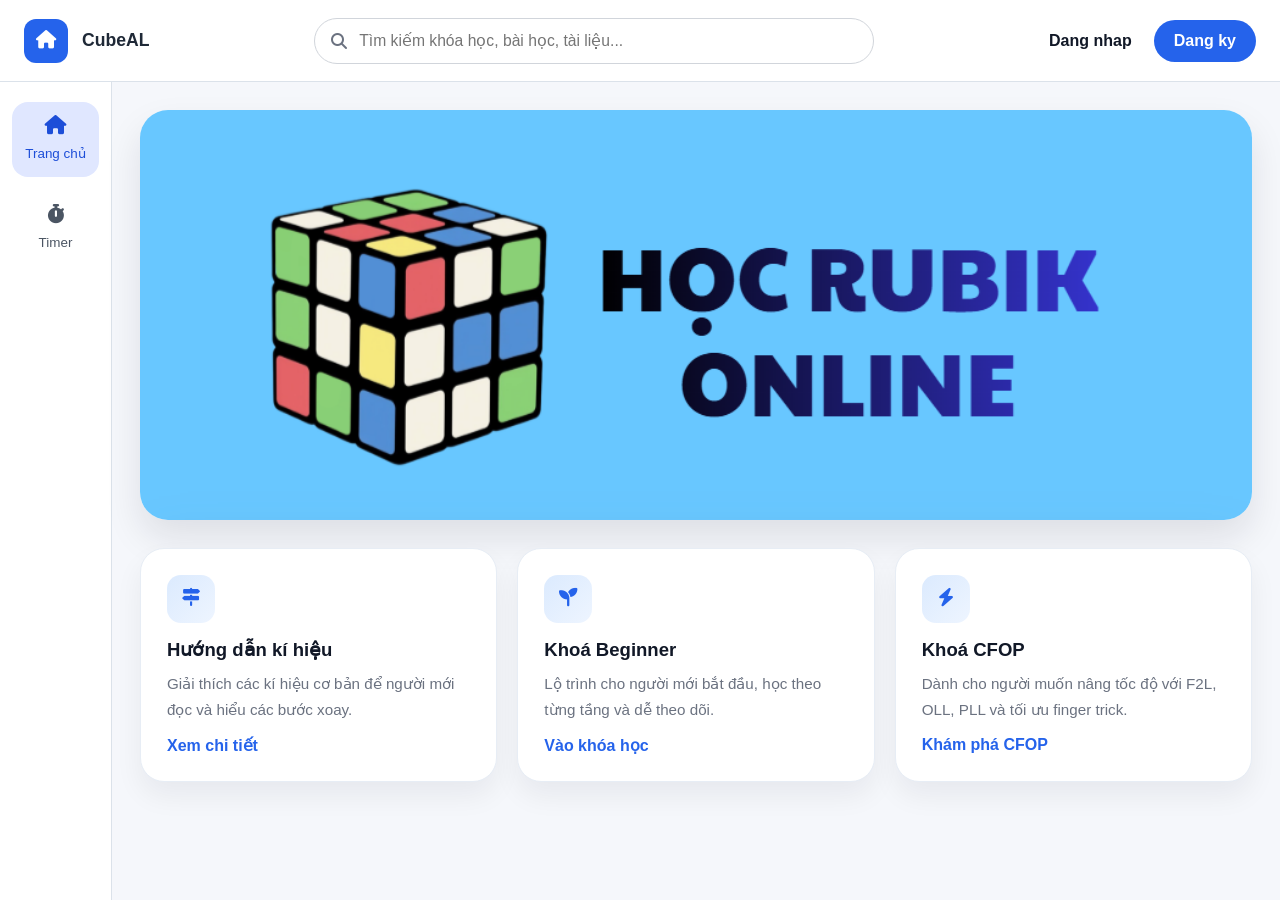
==== index.html @ a7586c1c "up" ====
<!DOCTYPE html>
<html lang="vi">
<head>
    <meta charset="UTF-8">
    <meta name="viewport" content="width=device-width, initial-scale=1.0">
    <title>CubeAL</title>
    <link rel="stylesheet" href="https://cdnjs.cloudflare.com/ajax/libs/font-awesome/6.5.2/css/all.min.css">
    <link rel="stylesheet" href="./css/style.css">
</head>
<body>
    <div id="main">
        <header id="header">
            <div class="header-brand">
                <a class="fa-solid fa-house" href="./index.html"></a>
                <div class="brand-text">
                    <h1>CubeAL</h1>
                </div>
            </div>

            <form class="header-search" role="search">
                <label class="sr-only" for="course-search">Tìm kiếm khóa học</label>
                <i class="fa-solid fa-magnifying-glass search-icon" aria-hidden="true"></i>
                <input
                    id="course-search"
                    class="search-input"
                    type="search"
                    name="search"
                    placeholder="Tìm kiếm khóa học, bài học, tài liệu..."
                >
            </form>

            <nav class="header-actions" data-auth-nav aria-label="Tài khoản">
                <a class="header-link" href="./login.html">Đăng nhập</a>
                <a class="header-btn" href="./register.html">Đăng ký</a>
            </nav>
        </header>

        <aside id="sidebar">
            <nav class="sidebar-menu" aria-label="Điều hướng chính">
                <a class="sidebar-item sidebar-item--active" href="./index.html">
                    <i class="fa-solid fa-house"></i>
                    <span>Trang chủ</span>
                </a>

                <a class="sidebar-item" href="./timer.html">
                    <i class="fa-solid fa-stopwatch"></i>
                    <span>Timer</span>
                </a>
            </nav>
        </aside>

        <main id="container">
            <section class="hero-image">
                <img src="./assets/image/homepageimg.png" alt="CubeAL homepage banner">
            </section>

            <section class="feature-section">
                <div class="feature-grid">
                    <article class="feature-card">
                        <div class="feature-icon">
                            <i class="fa-solid fa-signs-post"></i>
                        </div>
                        <h4>Hướng dẫn kí hiệu</h4>
                        <p>Giải thích các kí hiệu cơ bản để người mới đọc và hiểu các bước xoay.</p>
                        <a href="./notations.html">Xem chi tiết</a>
                    </article>

                    <article class="feature-card">
                        <div class="feature-icon">
                            <i class="fa-solid fa-seedling"></i>
                        </div>
                        <h4>Khoá Beginner</h4>
                        <p>Lộ trình cho người mới bắt đầu, học theo từng tầng và dễ theo dõi.</p>
                        <a href="#">Vào khóa học</a>
                    </article>

                    <article class="feature-card">
                        <div class="feature-icon">
                            <i class="fa-solid fa-bolt"></i>
                        </div>
                        <h4>Khoá CFOP</h4>
                        <p>Dành cho người muốn nâng tốc độ với F2L, OLL, PLL và tối ưu finger trick.</p>
                        <a href="#">Khám phá CFOP</a>
                    </article>
                </div>
            </section>
        </main>
    </div>

    <a class="to-top" href="#main" aria-label="Lên đầu trang">
        <i class="fa-solid fa-arrow-up"></i>
    </a>

    <script src="./js/auth.js"></script>
    <script src="./js/main.js"></script>
</body>
</html>
---- css/style.css ----
*{
    padding: 0;
    margin: 0;
    box-sizing: border-box;
}

html{
    scroll-behavior: smooth;
}

body{
    font-family: Arial, sans-serif;
    background-color: #f5f7fb;
    color: #1f2937;
}

a,
button,
input{
    font: inherit;
}

#main{
    min-height: 100vh;
    display: grid;
    grid-template-columns: 112px 1fr;
    grid-template-rows: 82px 1fr;
    grid-template-areas:
        "header header"
        "sidebar container";
}

#main #header{
    grid-area: header;
    display: flex;
    align-items: center;
    justify-content: space-between;
    gap: 24px;
    padding: 16px 24px;
    border-bottom: 1px solid #dbe2ea;
    background-color: #ffffff;
}

#main #header .header-brand{
    display: flex;
    align-items: center;
    gap: 14px;
}

#main #header .header-brand > a{
    width: 44px;
    height: 44px;
    border-radius: 12px;
    display: flex;
    align-items: center;
    justify-content: center;
    text-decoration: none;
    background-color: #2563eb;
    color: #ffffff;
    font-size: 1.15rem;
}

#main #header .brand-text h1{
    font-size: 1.1rem;
    font-weight: 700;
}

#main #header .header-search{
    flex: 1;
    max-width: 560px;
    height: 46px;
    display: flex;
    align-items: center;
    gap: 12px;
    padding: 0 16px;
    border: 1px solid #d1d5db;
    border-radius: 999px;
    background-color: #ffffff;
}

#main #header .search-icon{
    color: #6b7280;
}

#main #header .search-input{
    flex: 1;
    border: none;
    outline: none;
    background-color: transparent;
    font-size: 0.98rem;
}

#main #header .header-actions{
    display: flex;
    align-items: center;
    gap: 12px;
}

#main #header .header-link{
    text-decoration: none;
    color: #111827;
    font-weight: 600;
    padding: 10px;
}

#main #header .header-btn{
    height: 42px;
    padding: 0 20px;
    border-radius: 999px;
    display: inline-flex;
    align-items: center;
    justify-content: center;
    text-decoration: none;
    background-color: #2563eb;
    color: #ffffff;
    font-weight: 600;
}

#main #header .header-actions .auth-user{
    max-width: 190px;
    overflow: hidden;
    text-overflow: ellipsis;
    white-space: nowrap;
    color: #2563eb;
    font-weight: 600;
}

#main #header .sr-only{
    position: absolute;
    width: 1px;
    height: 1px;
    padding: 0;
    margin: -1px;
    overflow: hidden;
    clip: rect(0, 0, 0, 0);
    white-space: nowrap;
    border: 0;
}

#main #sidebar{
    grid-area: sidebar;
    padding: 20px 12px;
    background-color: #ffffff;
    border-right: 1px solid #dbe2ea;
}

#main #sidebar .sidebar-menu{
    display: flex;
    flex-direction: column;
    gap: 14px;
}

#main #sidebar .sidebar-item{
    padding: 14px 10px;
    border-radius: 16px;
    display: flex;
    flex-direction: column;
    align-items: center;
    gap: 10px;
    text-decoration: none;
    color: #4b5563;
    text-align: center;
    transition: 0.2s;
}

#main #sidebar .sidebar-item i{
    font-size: 1.2rem;
}

#main #sidebar .sidebar-item span{
    font-size: 0.84rem;
    line-height: 1.3;
    white-space: nowrap;
}

#main #sidebar .sidebar-item--active{
    background-color: #e0e7ff;
    color: #1d4ed8;
}

#main #container{
    grid-area: container;
    padding: 28px;
}

#main #container .hero-image{
    max-width: 1200px;
    margin: 0 auto;
    border-radius: 28px;
    background-color: #ffffff;
    box-shadow: 0 18px 36px rgba(15, 23, 42, 0.1);
    overflow: hidden;
}

#main #container .hero-image img{
    width: 100%;
    height: auto;
    display: block;
}

#main #container .feature-section{
    margin-top: 28px;
}

#main #container .feature-section .feature-grid{
    display: grid;
    grid-template-columns: repeat(3, minmax(0, 1fr));
    gap: 20px;
}

#main #container .feature-section .feature-grid .feature-card{
    padding: 26px;
    border: 1px solid #e7edf5;
    border-radius: 24px;
    background-color: #ffffff;
    box-shadow: 0 14px 28px rgba(15, 23, 42, 0.06);
    transition: transform 0.2s ease, box-shadow 0.2s ease;
}

#main #container .feature-section .feature-grid .feature-card:hover{
    transform: translateY(-4px);
    box-shadow: 0 18px 34px rgba(15, 23, 42, 0.1);
}

#main #container .feature-section .feature-grid .feature-card .feature-icon{
    width: 48px;
    height: 48px;
    border-radius: 14px;
    display: flex;
    align-items: center;
    justify-content: center;
    background: linear-gradient(135deg, #dbeafe, #eef5ff);
    color: #2563eb;
    font-size: 1.15rem;
}

#main #container .feature-section .feature-grid .feature-card h4{
    margin-top: 16px;
    color: #111827;
    font-size: 1.16rem;
}

#main #container .feature-section .feature-grid .feature-card p{
    margin-top: 10px;
    color: #6b7280;
    line-height: 1.7;
    font-size: 0.95rem;
}

#main #container .feature-section .feature-grid .feature-card a{
    margin-top: 14px;
    display: inline-block;
    color: #2563eb;
    text-decoration: none;
    font-weight: 600;
}

.to-top{
    width: 48px;
    height: 48px;
    position: fixed;
    right: 24px;
    bottom: 24px;
    border-radius: 999px;
    display: inline-flex;
    align-items: center;
    justify-content: center;
    background-color: #2563eb;
    color: #ffffff;
    text-decoration: none;
    box-shadow: 0 14px 28px rgba(37, 99, 235, 0.28);
    z-index: 20;
    opacity: 0;
    visibility: hidden;
    pointer-events: none;
    transform: translateY(12px);
    transition: opacity 0.2s ease, visibility 0.2s ease, transform 0.2s ease, box-shadow 0.2s ease;
}

.to-top.is-visible{
    opacity: 1;
    visibility: visible;
    pointer-events: auto;
    transform: translateY(0);
}

.to-top:hover{
    transform: translateY(-3px);
    box-shadow: 0 18px 34px rgba(37, 99, 235, 0.34);
}

@media (max-width: 1080px){
    #main{
        grid-template-columns: 1fr;
        grid-template-rows: auto auto 1fr;
        grid-template-areas:
            "header"
            "sidebar"
            "container";
    }

    #main #header{
        flex-wrap: wrap;
    }

    #main #header .header-search{
        order: 3;
        max-width: none;
        width: 100%;
    }

    #main #sidebar{
        padding: 16px 24px;
    }

    #main #sidebar .sidebar-menu{
        flex-direction: row;
        flex-wrap: wrap;
        justify-content: center;
    }

    #main #sidebar .sidebar-item{
        width: 110px;
    }

    #main #container .feature-section .feature-grid{
        grid-template-columns: 1fr;
    }
}

@media (max-width: 640px){
    #main #header{
        padding: 14px 16px;
    }

    #main #header .header-brand{
        width: 100%;
    }

    #main #header .brand-text h1{
        font-size: 1rem;
    }

    #main #header .header-actions{
        width: 100%;
        justify-content: space-between;
    }

    #main #container{
        padding: 16px;
    }

    #main #container .hero-image{
        max-width: 100%;
    }

    #main #container .hero-image img{
        height: auto;
    }

    .to-top{
        right: 16px;
        bottom: 16px;
    }
}
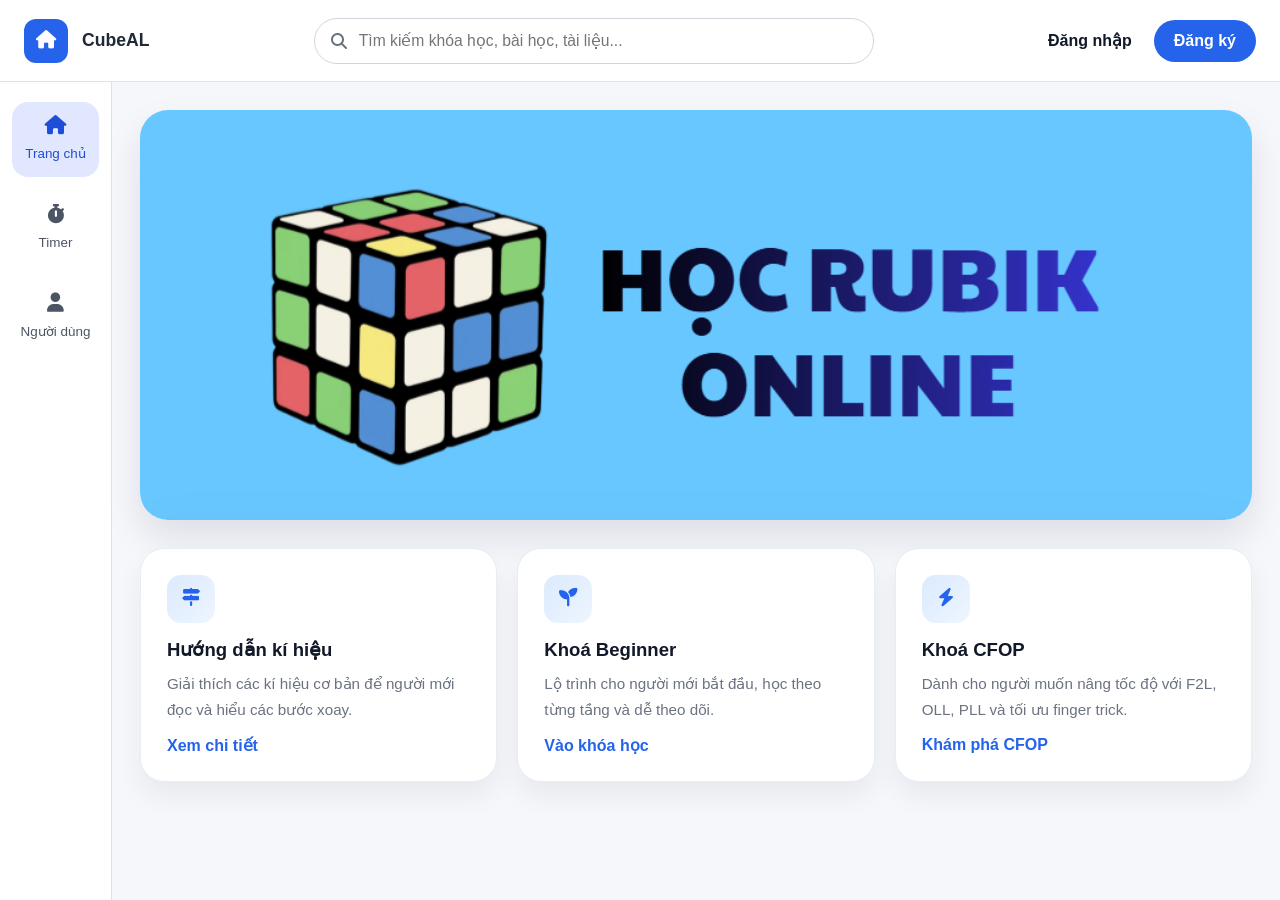
==== commit 0b921220: "update" ====
--- a/index.html
+++ b/index.html
@@ -46,6 +46,11 @@
                     <i class="fa-solid fa-stopwatch"></i>
                     <span>Timer</span>
                 </a>
+
+                <a class="sidebar-item" href="./user.html">
+                    <i class="fa-solid fa-user"></i>
+                    <span>Người dùng</span>
+                </a>
             </nav>
         </aside>
 
@@ -71,7 +76,7 @@
                         </div>
                         <h4>Khoá Beginner</h4>
                         <p>Lộ trình cho người mới bắt đầu, học theo từng tầng và dễ theo dõi.</p>
-                        <a href="#">Vào khóa học</a>
+                        <a href="./beginner.html">Vào khóa học</a>
                     </article>
 
                     <article class="feature-card">
@@ -80,7 +85,7 @@
                         </div>
                         <h4>Khoá CFOP</h4>
                         <p>Dành cho người muốn nâng tốc độ với F2L, OLL, PLL và tối ưu finger trick.</p>
-                        <a href="#">Khám phá CFOP</a>
+                        <a href="./cfop.html">Khám phá CFOP</a>
                     </article>
                 </div>
             </section>
@@ -91,6 +96,7 @@
         <i class="fa-solid fa-arrow-up"></i>
     </a>
 
+    <script src="./js/shared.js"></script>
     <script src="./js/auth.js"></script>
     <script src="./js/main.js"></script>
 </body>
--- a/css/style.css
+++ b/css/style.css
@@ -123,6 +123,11 @@
     white-space: nowrap;
     color: #2563eb;
     font-weight: 600;
+    text-decoration: none;
+}
+
+#main #header .header-actions .auth-user:hover{
+    color: #1d4ed8;
 }
 
 #main #header .sr-only{
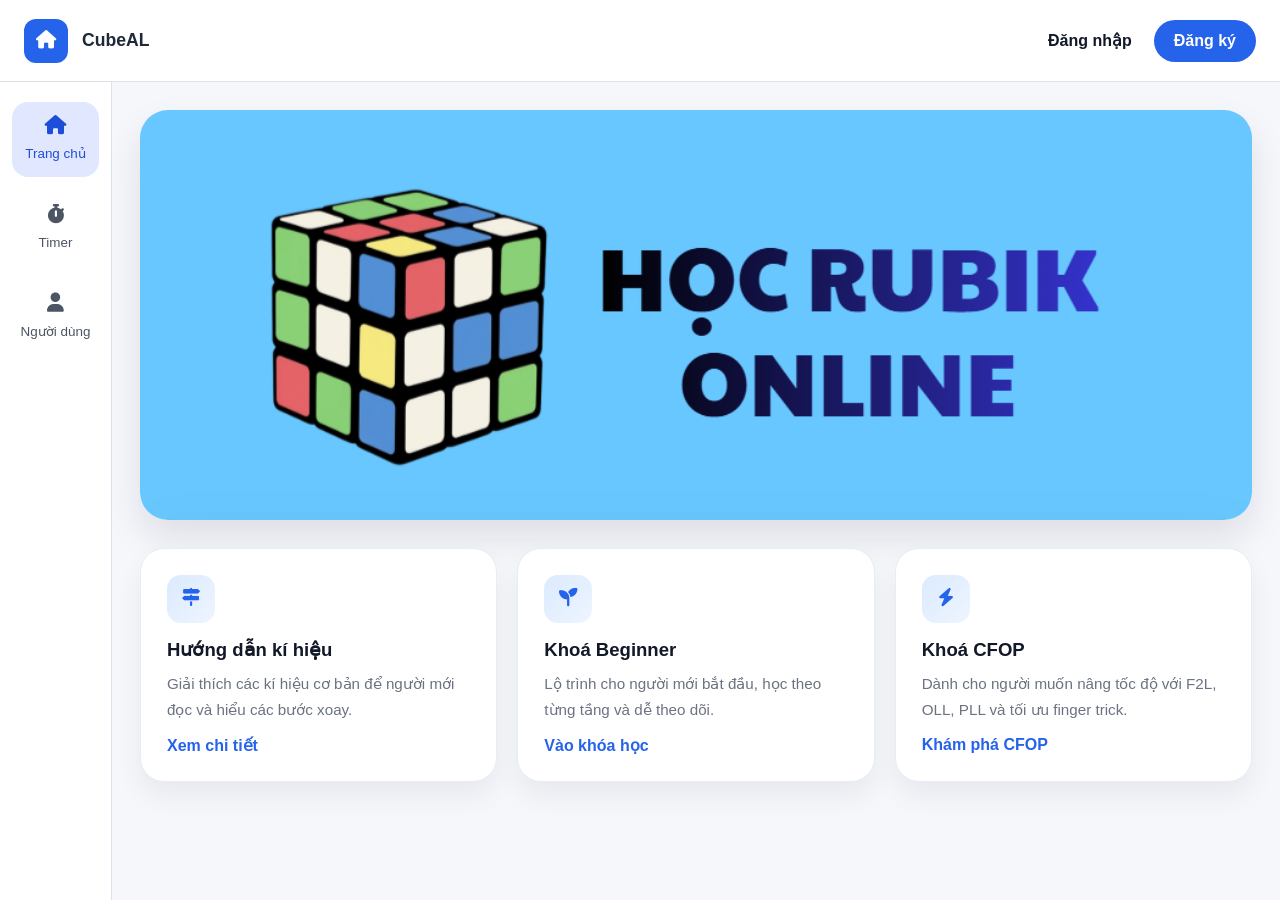
==== commit 3acc8f2e: "update" ====
--- a/index.html
+++ b/index.html
@@ -16,18 +16,6 @@
                     <h1>CubeAL</h1>
                 </div>
             </div>
-
-            <form class="header-search" role="search">
-                <label class="sr-only" for="course-search">Tìm kiếm khóa học</label>
-                <i class="fa-solid fa-magnifying-glass search-icon" aria-hidden="true"></i>
-                <input
-                    id="course-search"
-                    class="search-input"
-                    type="search"
-                    name="search"
-                    placeholder="Tìm kiếm khóa học, bài học, tài liệu..."
-                >
-            </form>
 
             <nav class="header-actions" data-auth-nav aria-label="Tài khoản">
                 <a class="header-link" href="./login.html">Đăng nhập</a>
--- a/css/style.css
+++ b/css/style.css
@@ -63,31 +63,6 @@
 #main #header .brand-text h1{
     font-size: 1.1rem;
     font-weight: 700;
-}
-
-#main #header .header-search{
-    flex: 1;
-    max-width: 560px;
-    height: 46px;
-    display: flex;
-    align-items: center;
-    gap: 12px;
-    padding: 0 16px;
-    border: 1px solid #d1d5db;
-    border-radius: 999px;
-    background-color: #ffffff;
-}
-
-#main #header .search-icon{
-    color: #6b7280;
-}
-
-#main #header .search-input{
-    flex: 1;
-    border: none;
-    outline: none;
-    background-color: transparent;
-    font-size: 0.98rem;
 }
 
 #main #header .header-actions{
@@ -308,12 +283,6 @@
         flex-wrap: wrap;
     }
 
-    #main #header .header-search{
-        order: 3;
-        max-width: none;
-        width: 100%;
-    }
-
     #main #sidebar{
         padding: 16px 24px;
     }
